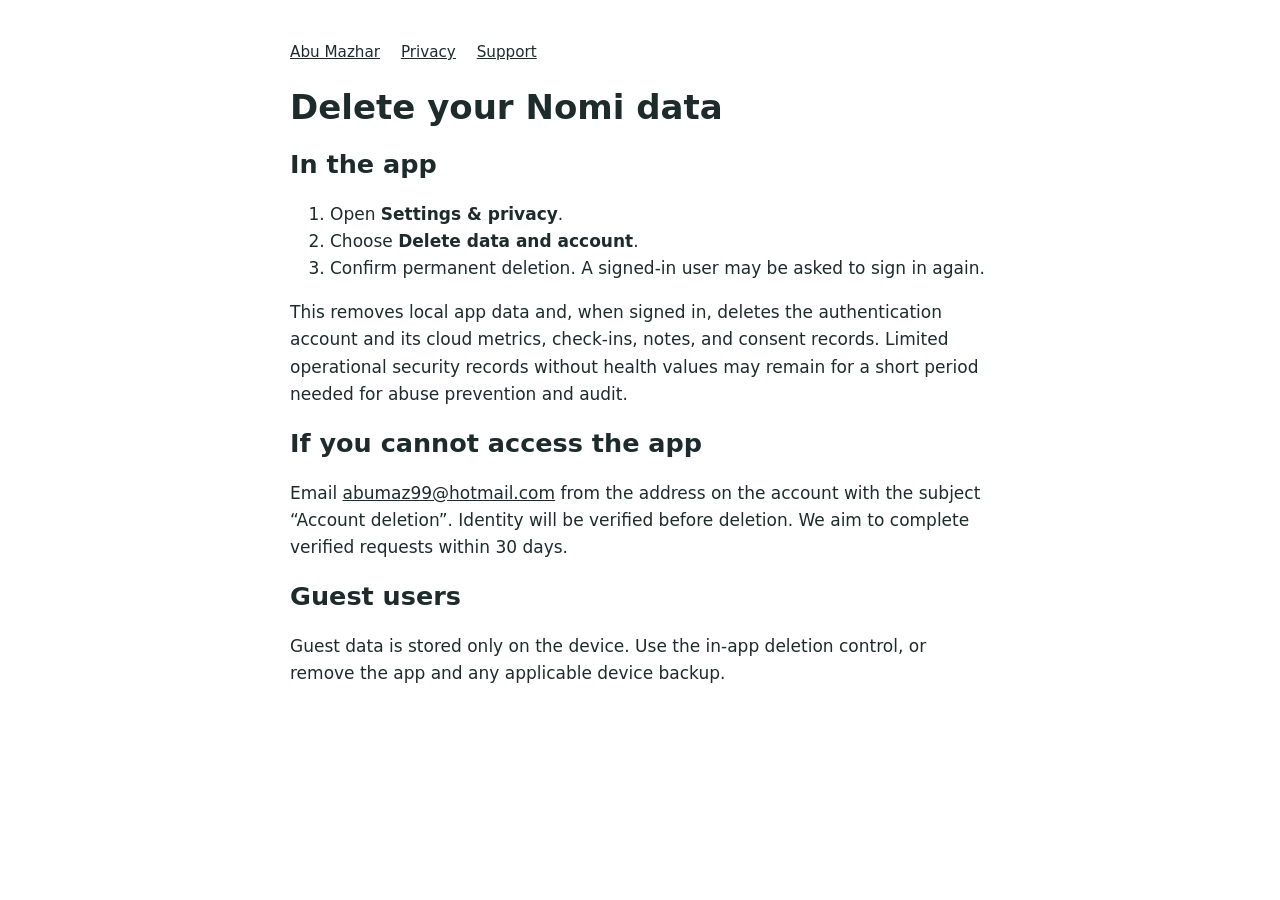
==== nomi/delete-account/index.html @ 714d5f13 "Add Nomi delete-account page" ====
<!doctype html>
<html lang="en-GB">
<head>
  <meta charset="utf-8">
  <meta name="viewport" content="width=device-width, initial-scale=1">
  <title>Delete Nomi data</title>
  <style>
    body{max-width:700px;margin:40px auto;padding:0 20px;font:17px/1.6 system-ui,sans-serif;color:#1d2c2a}
    h1,h2{line-height:1.15}
    a{color:#1d2c2a}
    nav{margin-bottom:1.5rem;font-size:0.95rem}
    nav a{margin-right:1rem}
  </style>
</head>
<body>
  <nav>
    <a href="/">Abu Mazhar</a>
    <a href="/nomi/privacy/">Privacy</a>
    <a href="/nomi/support/">Support</a>
  </nav>
  <h1>Delete your Nomi data</h1>
  <h2>In the app</h2>
  <ol>
    <li>Open <strong>Settings &amp; privacy</strong>.</li>
    <li>Choose <strong>Delete data and account</strong>.</li>
    <li>Confirm permanent deletion. A signed-in user may be asked to sign in again.</li>
  </ol>
  <p>This removes local app data and, when signed in, deletes the authentication account and its cloud metrics, check-ins, notes, and consent records. Limited operational security records without health values may remain for a short period needed for abuse prevention and audit.</p>
  <h2>If you cannot access the app</h2>
  <p>Email <a href="mailto:abumaz99@hotmail.com">abumaz99@hotmail.com</a> from the address on the account with the subject “Account deletion”. Identity will be verified before deletion. We aim to complete verified requests within 30 days.</p>
  <h2>Guest users</h2>
  <p>Guest data is stored only on the device. Use the in-app deletion control, or remove the app and any applicable device backup.</p>
</body>
</html>
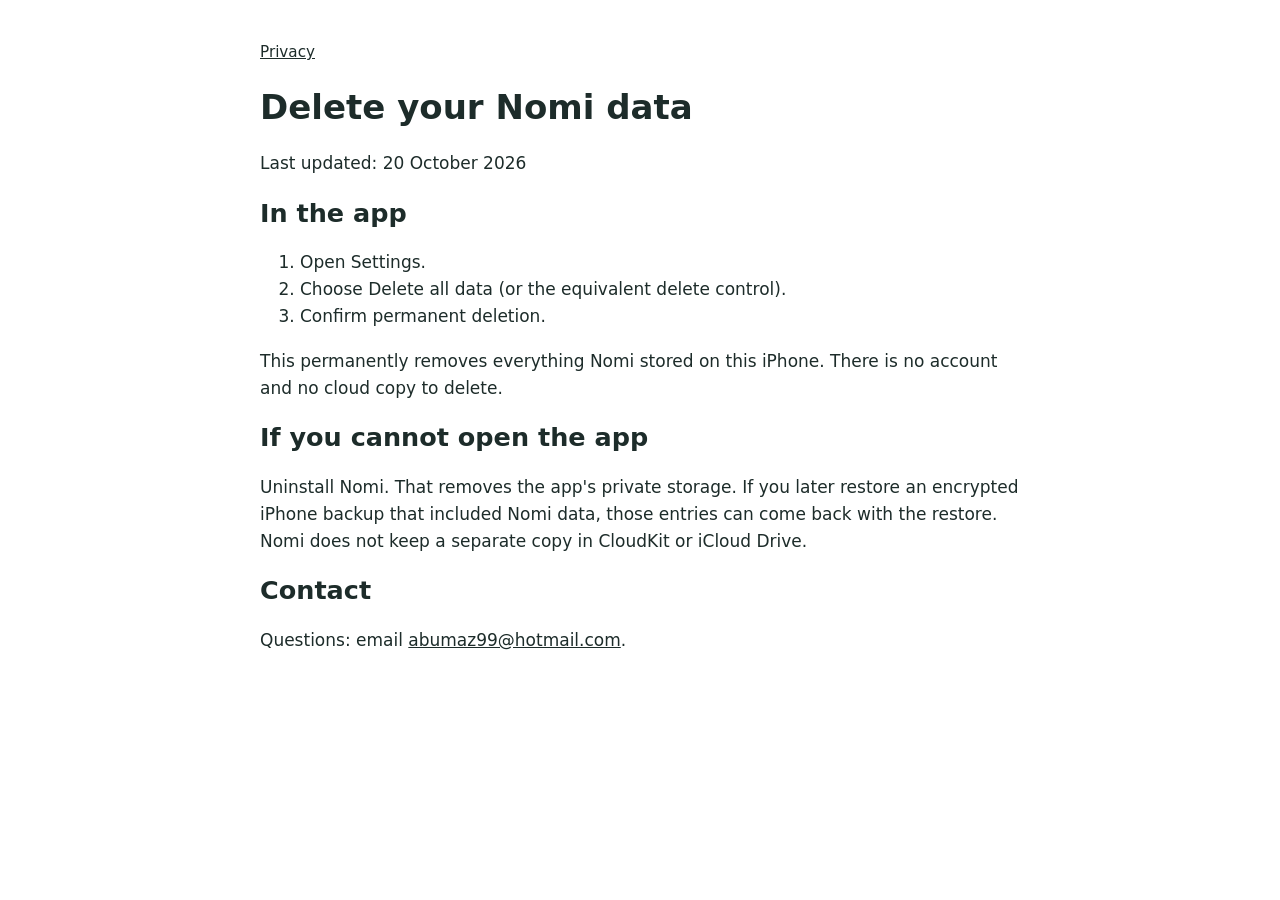
==== commit 84578854: "Update Nomi privacy and deletion pages for guest-only iPhone v1. Replace the account, Supabase cloud" ====
--- a/nomi/delete-account/index.html
+++ b/nomi/delete-account/index.html
@@ -4,31 +4,27 @@
   <meta charset="utf-8">
   <meta name="viewport" content="width=device-width, initial-scale=1">
   <title>Delete Nomi data</title>
-  <style>
-    body{max-width:700px;margin:40px auto;padding:0 20px;font:17px/1.6 system-ui,sans-serif;color:#1d2c2a}
-    h1,h2{line-height:1.15}
-    a{color:#1d2c2a}
-    nav{margin-bottom:1.5rem;font-size:0.95rem}
-    nav a{margin-right:1rem}
-  </style>
+  <style>body{max-width:760px;margin:40px auto;padding:0 20px;font:17px/1.6 system-ui;color:#1d2c2a}h1,h2{line-height:1.15}a{color:#1d2c2a}nav{margin-bottom:1.5rem;font-size:0.95rem}nav a{margin-right:1rem}</style>
 </head>
 <body>
   <nav>
-    <a href="/">Abu Mazhar</a>
-    <a href="/nomi/privacy/">Privacy</a>
-    <a href="/nomi/support/">Support</a>
+    <a href="https://abumaz99.github.io/nomi/privacy/">Privacy</a>
   </nav>
   <h1>Delete your Nomi data</h1>
+  <p>Last updated: 20 October 2026</p>
+
   <h2>In the app</h2>
   <ol>
-    <li>Open <strong>Settings &amp; privacy</strong>.</li>
-    <li>Choose <strong>Delete data and account</strong>.</li>
-    <li>Confirm permanent deletion. A signed-in user may be asked to sign in again.</li>
+    <li>Open Settings.</li>
+    <li>Choose Delete all data (or the equivalent delete control).</li>
+    <li>Confirm permanent deletion.</li>
   </ol>
-  <p>This removes local app data and, when signed in, deletes the authentication account and its cloud metrics, check-ins, notes, and consent records. Limited operational security records without health values may remain for a short period needed for abuse prevention and audit.</p>
-  <h2>If you cannot access the app</h2>
-  <p>Email <a href="mailto:abumaz99@hotmail.com">abumaz99@hotmail.com</a> from the address on the account with the subject “Account deletion”. Identity will be verified before deletion. We aim to complete verified requests within 30 days.</p>
-  <h2>Guest users</h2>
-  <p>Guest data is stored only on the device. Use the in-app deletion control, or remove the app and any applicable device backup.</p>
+  <p>This permanently removes everything Nomi stored on this iPhone. There is no account and no cloud copy to delete.</p>
+
+  <h2>If you cannot open the app</h2>
+  <p>Uninstall Nomi. That removes the app's private storage. If you later restore an encrypted iPhone backup that included Nomi data, those entries can come back with the restore. Nomi does not keep a separate copy in CloudKit or iCloud Drive.</p>
+
+  <h2>Contact</h2>
+  <p>Questions: email <a href="mailto:abumaz99@hotmail.com">abumaz99@hotmail.com</a>.</p>
 </body>
 </html>
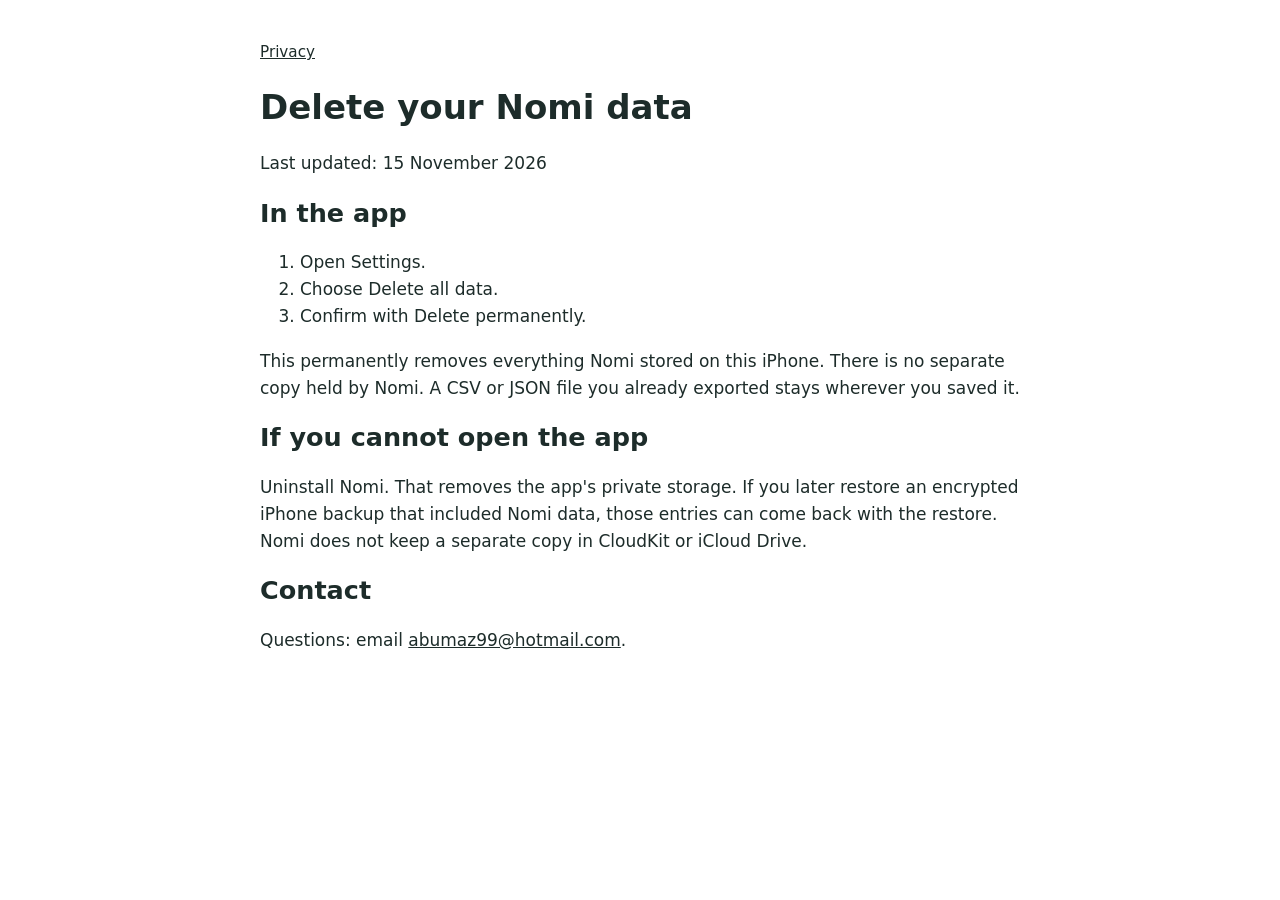
==== commit 92cb89d7: "Update the Nomi privacy notice for the 1.1 iPhone build State that guest history stays on the iPhone" ====
--- a/nomi/delete-account/index.html
+++ b/nomi/delete-account/index.html
@@ -11,15 +11,15 @@
     <a href="https://abumaz99.github.io/nomi/privacy/">Privacy</a>
   </nav>
   <h1>Delete your Nomi data</h1>
-  <p>Last updated: 20 October 2026</p>
+  <p>Last updated: 15 November 2026</p>
 
   <h2>In the app</h2>
   <ol>
     <li>Open Settings.</li>
-    <li>Choose Delete all data (or the equivalent delete control).</li>
-    <li>Confirm permanent deletion.</li>
+    <li>Choose Delete all data.</li>
+    <li>Confirm with Delete permanently.</li>
   </ol>
-  <p>This permanently removes everything Nomi stored on this iPhone. There is no account and no cloud copy to delete.</p>
+  <p>This permanently removes everything Nomi stored on this iPhone. There is no separate copy held by Nomi. A CSV or JSON file you already exported stays wherever you saved it.</p>
 
   <h2>If you cannot open the app</h2>
   <p>Uninstall Nomi. That removes the app's private storage. If you later restore an encrypted iPhone backup that included Nomi data, those entries can come back with the restore. Nomi does not keep a separate copy in CloudKit or iCloud Drive.</p>
